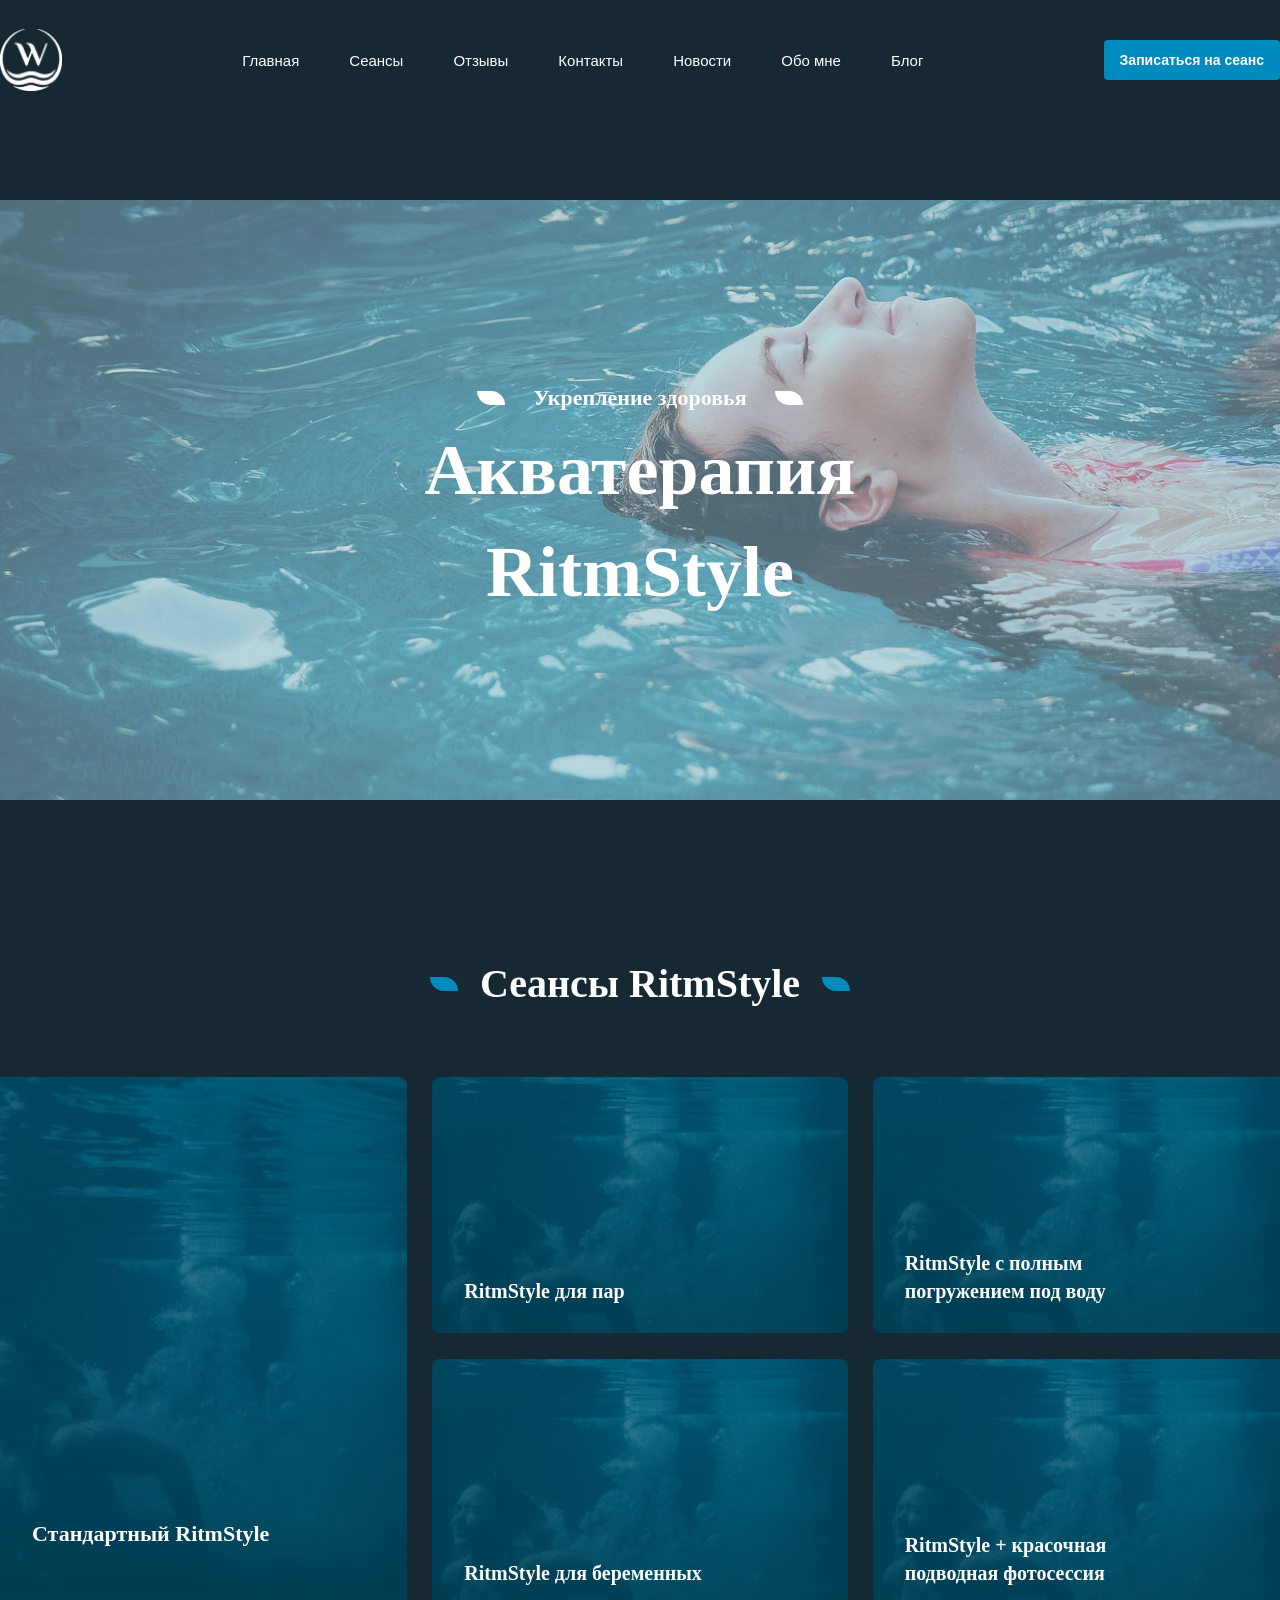
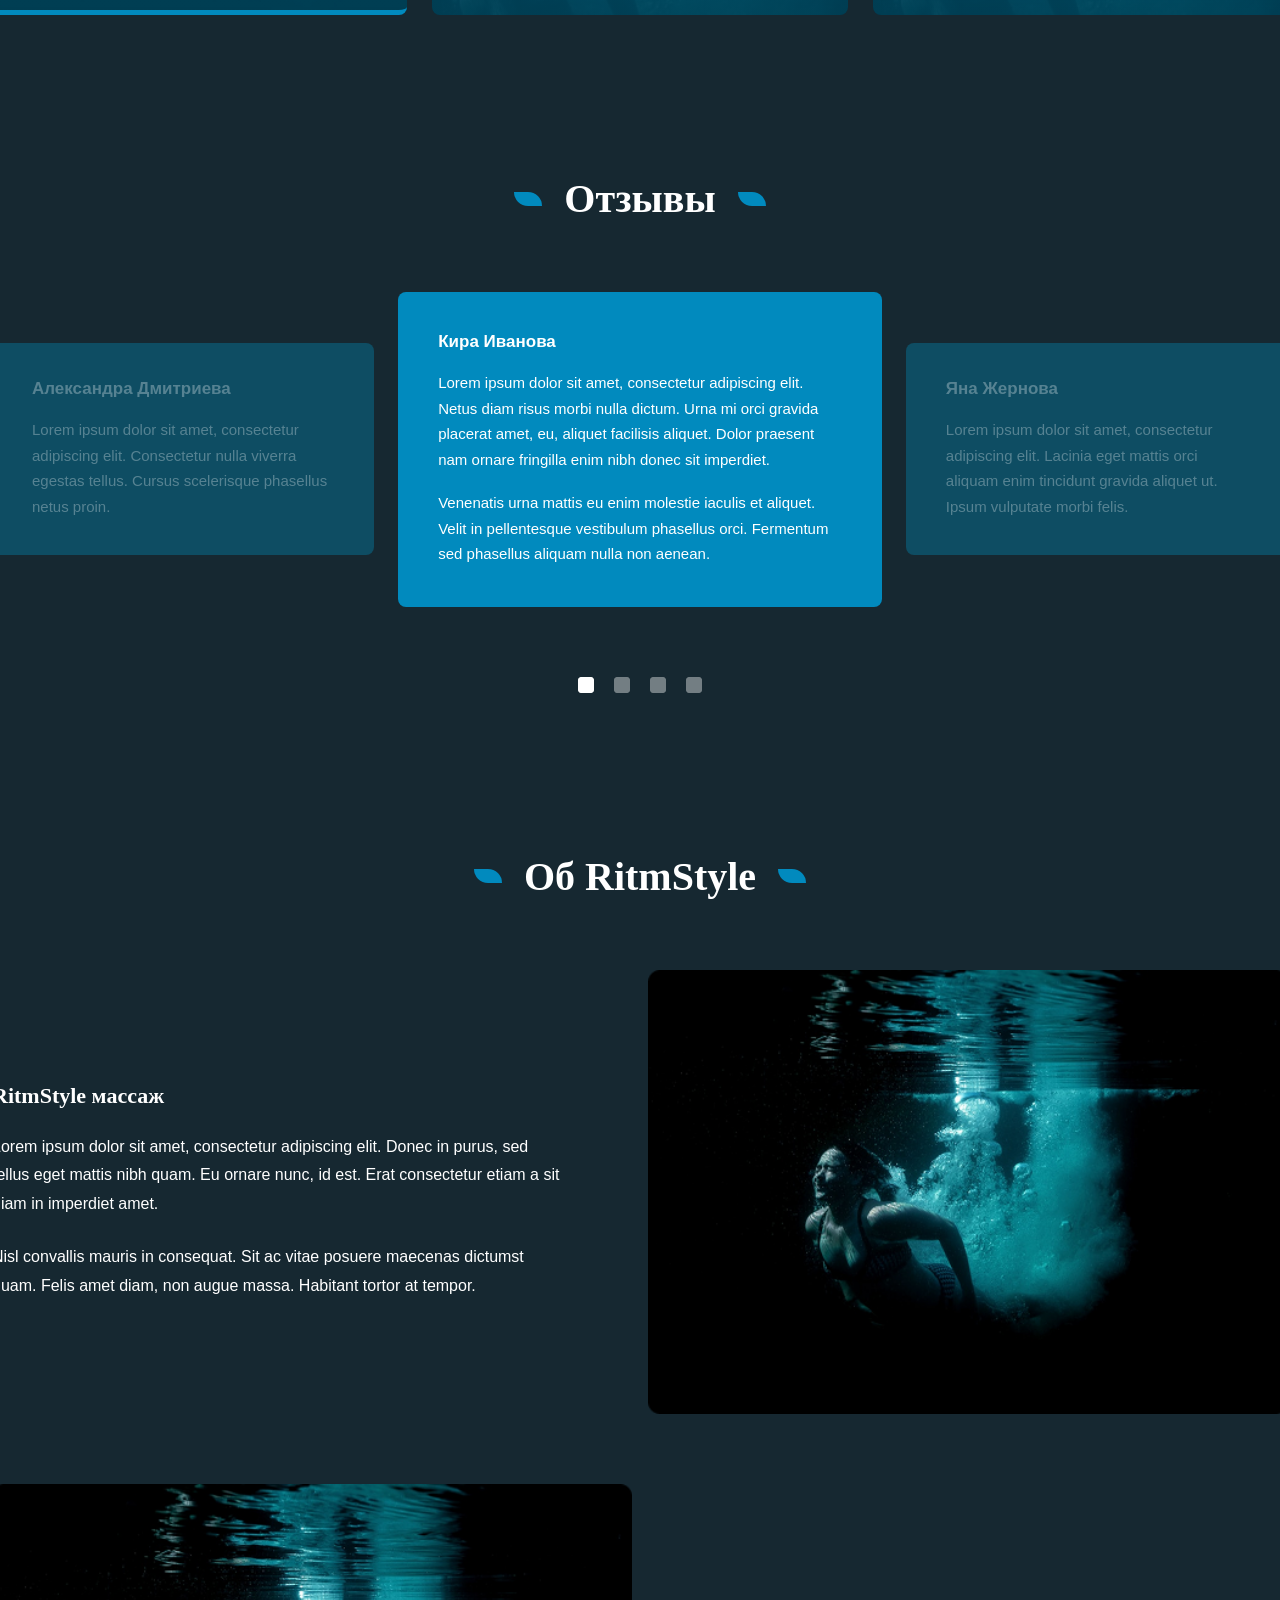
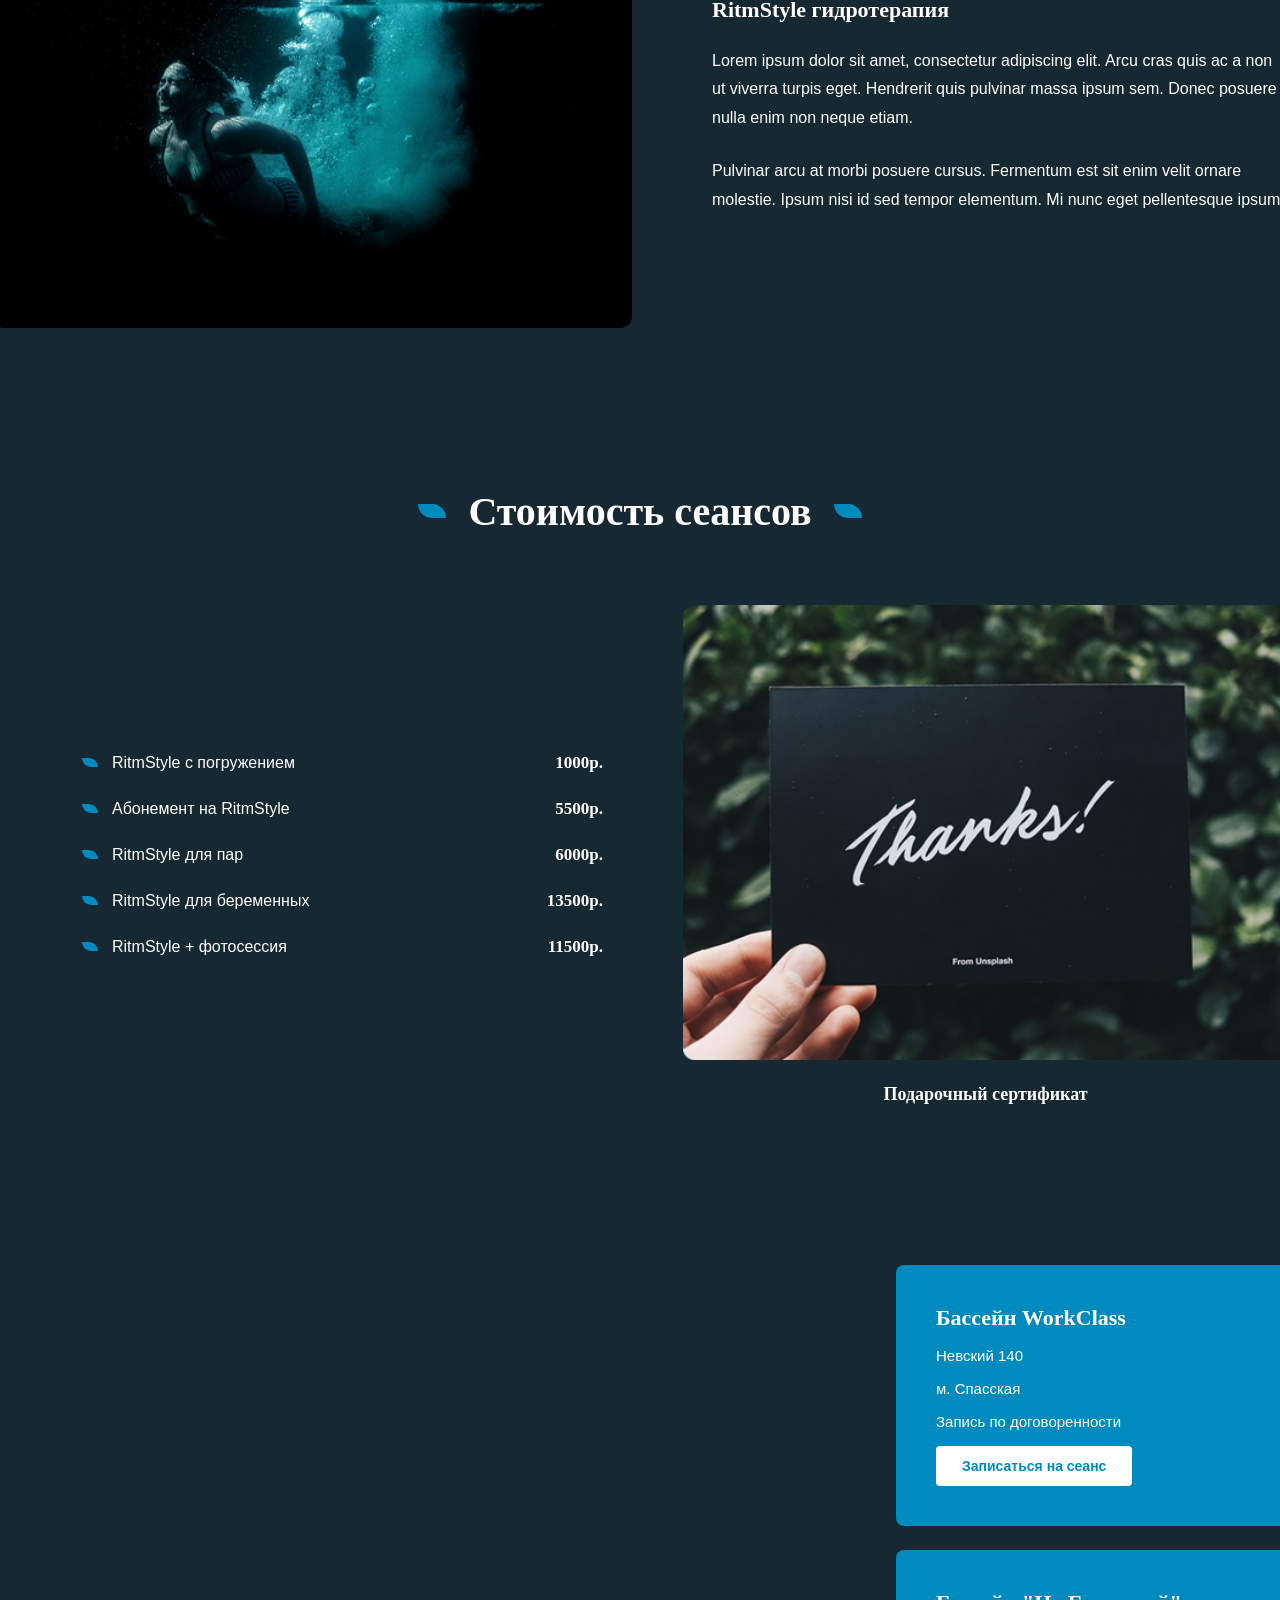
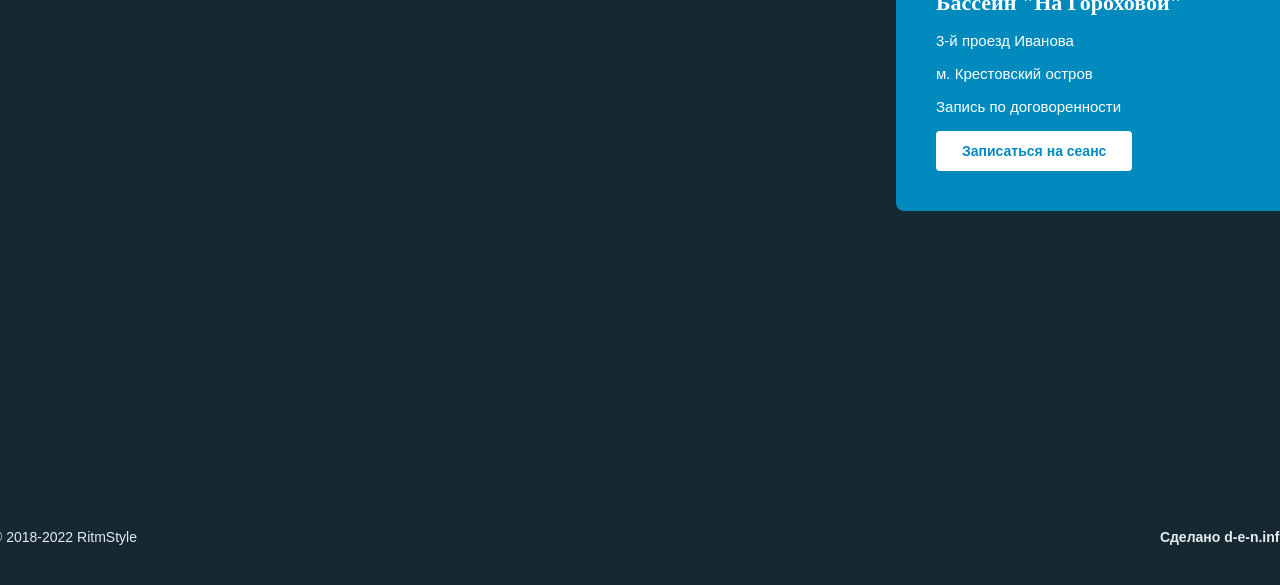
==== website2/index.html @ d171c104 "Add files via upload" ====
<!DOCTYPE html>
<html lang="ru">
<head>
    <meta charset="UTF-8">
    <meta name="viewport" content="width=device-width, initial-scale=1.0">
    <title>RitmStyle — Акватерапия</title>
    <link rel="stylesheet" href="style.css">
</head>
<body>
    <div class="header">
        <div class="nav">
            <a href=""><img src="images/logo.png" alt="logo" class="logo"></a>
            <ul class="menu">
                <a>Главная</a>  
                <a>Сеансы</a>
                <a>Отзывы</a>
                <a>Контакты</a>
                <a>Новости</a>
                <a>Обо мне</a>
                <a>Блог</a>
            </ul>
            <a class="btn">Записаться на сеанс</a>
        </div>
    </div>
    <div class="section" id="top">
        <div class="hero">
            <img src="images/hero.png" alt="Акватерапия">
            <div class="hero-text">
                <p class="hero-sub"><span class="leaf white"></span>Укрепление здоровья<span class="leaf white"></span></p>
                <h1>Акватерапия</h1>
                <h2>RitmStyle</h2>
            </div>
        </div>
    </div>
    <div class="section" id="sessions">
        <h2 class="title"><span class="leaf"></span>Сеансы RitmStyle<span class="leaf"></span></h2>
        <div class="cards">
            <div class="card big">
                <p>Стандартный RitmStyle</p>
            </div>
            <div class="card">
                <p>RitmStyle для пар</p>
            </div>
            <div class="card">
                <p>RitmStyle с полным погружением под воду</p>
            </div>
            <div class="card">
                <p>RitmStyle для беременных</p>
            </div>
            <div class="card">
                <p>RitmStyle + красочная подводная фотосессия</p>
            </div>
        </div>
    </div>
    <div class="section" id="reviews">
        <h2 class="title"><span class="leaf"></span>Отзывы<span class="leaf"></span></h2>
        <div class="reviews">
            <div class="review side">
                <h4>Александра Дмитриева</h4>
                <p>Lorem ipsum dolor sit amet, consectetur adipiscing elit. Consectetur nulla viverra egestas tellus. Cursus scelerisque phasellus netus proin.</p>
            </div>
            <div class="review active">
                <h4>Кира Иванова</h4>
                <p>Lorem ipsum dolor sit amet, consectetur adipiscing elit. Netus diam risus morbi nulla dictum. Urna mi orci gravida placerat amet, eu, aliquet facilisis aliquet. Dolor praesent nam ornare fringilla enim nibh donec sit imperdiet.</p>
                <p>Venenatis urna mattis eu enim molestie iaculis et aliquet. Velit in pellentesque vestibulum phasellus orci. Fermentum sed phasellus aliquam nulla non aenean.</p>
            </div>
            <div class="review side">
                <h4>Яна Жернова</h4>
                <p>Lorem ipsum dolor sit amet, consectetur adipiscing elit. Lacinia eget mattis orci aliquam enim tincidunt gravida aliquet ut. Ipsum vulputate morbi felis.</p>
            </div>
        </div>
        <div class="dots">
            <img src="images/dots.png" alt="точки">
        </div>
    </div>
    <div class="section" id="about">
        <h2 class="title"><span class="leaf"></span>Об RitmStyle<span class="leaf"></span></h2>

        <div class="feature">
            <div class="text">
                <h3>RitmStyle массаж</h3>
                <p>Lorem ipsum dolor sit amet, consectetur adipiscing elit. Donec in purus, sed tellus eget mattis nibh quam. Eu ornare nunc, id est. Erat consectetur etiam a sit diam in imperdiet amet.</p>
                <p>Nisl convallis mauris in consequat. Sit ac vitae posuere maecenas dictumst quam. Felis amet diam, non augue massa. Habitant tortor at tempor.</p>
            </div>
            <img src="images/hydro.png" alt="RitmStyle массаж">
        </div>

        <div class="feature">
            <img src="images/hydro.png" alt="RitmStyle гидротерапия">
            <div class="text">
                <h3>RitmStyle гидротерапия</h3>
                <p>Lorem ipsum dolor sit amet, consectetur adipiscing elit. Arcu cras quis ac a non ut viverra turpis eget. Hendrerit quis pulvinar massa ipsum sem. Donec posuere nulla enim non neque etiam.</p>
                <p>Pulvinar arcu at morbi posuere cursus. Fermentum est sit enim velit ornare molestie. Ipsum nisi id sed tempor elementum. Mi nunc eget pellentesque ipsum.</p>
            </div>
        </div>
    </div>
    <div class="section" id="prices">
        <h2 class="title"><span class="leaf"></span>Стоимость сеансов<span class="leaf"></span></h2>
        <div class="prices">
            <ul class="price-list">
                <li><span class="leaf small"></span>RitmStyle с погружением <b>1000р.</b></li>
                <li><span class="leaf small"></span>Абонемент на RitmStyle <b>5500р.</b></li>
                <li><span class="leaf small"></span>RitmStyle для пар <b>6000р.</b></li>
                <li><span class="leaf small"></span>RitmStyle для беременных <b>13500р.</b></li>
                <li><span class="leaf small"></span>RitmStyle + фотосессия <b>11500р.</b></li>
            </ul>
            <div class="certificate">
                <img src="images/thanks.png" alt="Подарочный сертификат">
                <p>Подарочный сертификат</p>
            </div>
        </div>
    </div>
    <div class="section" id="contacts">
        <div class="contacts">
            <iframe src="https://www.google.com/maps/embed?pb=!1m18!1m12!1m3!1d3900.3302649134516!2d-76.99471192404869!3d-12.157903743981901!2m3!1f0!2f0!3f0!3m2!1i1024!2i768!4f13.1!3m3!1m2!1s0x9105b931ff7448ef%3A0xe9e98f4f045481b!2sJotaro%20vs%20DIO!5e0!3m2!1sru!2sru!4v1793885756532!5m2!1sru!2sru" width="800" height="750" style="border:0;" allowfullscreen="" loading="lazy" referrerpolicy="strict-origin-when-cross-origin"></iframe>
            <div class="pools">
                <div class="pool">
                    <h3>Бассейн WorkClass</h3>
                    <p>Невский 140</p>
                    <p>м. Спасская</p>
                    <p>Запись по договоренности</p>
                    <button class="btn white">Записаться на сеанс</button>
                </div>
                <div class="pool">
                    <h3>Бассейн "На Гороховой"</h3>
                    <p>3-й проезд Иванова</p>
                    <p>м. Крестовский остров</p>
                    <p>Запись по договоренности</p>
                    <button class="btn white">Записаться на сеанс</button>
                </div>
            </div>
        </div>
    </div>
    <div class="footer">
        <span>© 2018-2022 RitmStyle</span>
        <span><b>Сделано d-e-n.info</b></span>
    </div>
</body>
</html>
---- website2/style.css ----
* {
    box-sizing: border-box;
    padding: 0;
    margin: 0;
}

body {
    background-color: #162831;
    color: white;
    font-family: "Helvetica Neue", Arial, sans-serif;
    display: flex;
    flex-direction: column;
    align-items: center;
}

a {
    text-decoration: none;
    color: white;
}

img {
    display: block;
    max-width: 100%;
}

ul {
    list-style: none;
}

h1, h2, h3, .title {
    font-family: Georgia, "Times New Roman", serif;
}

.leaf {
    width: 28px;
    height: 14px;
    background: #018abe;
    border-radius: 0 14px 0 14px;
}

.leaf.white {
    background: white;
}

.leaf.small {
    width: 16px;
    height: 9px;
}

.btn {
    background: #018abe;
    color: white;
    padding: 12px 16px;
    border: none;
    border-radius: 4px;
    font-size: 14px;
    font-weight: 600;
    cursor: pointer;
}

.btn.white {
    background: white;
    color: #018abe;
    padding: 12px 26px;
}

.header {
    width: 100%;
    height: 120px;
    display: flex;
    justify-content: center;
}

.nav {
    width: 1296px;
    height: 100%;
    display: flex;
    justify-content: space-between;
    align-items: center;
}

.logo {
    width: 62px;
}

.menu {
    display: flex;
    gap: 50px;
    font-size: 15px;
}

.menu a:hover {
    color: #7fd3f5;
}

.section {
    width: 1296px;
    padding: 80px 0;
    display: flex;
    flex-direction: column;
    gap: 70px;
}

.title {
    display: flex;
    justify-content: center;
    align-items: center;
    gap: 22px;
    font-size: 40px;
    font-weight: 700;
}

.hero {
    position: relative;
    height: 600px;
    border-radius: 8px;
    overflow: hidden;
    display: flex;
    justify-content: center;
    align-items: center;
    text-align: center;
}

.hero img {
    position: absolute;
    width: 100%;
    height: 100%;
    object-fit: cover;
}

.hero::before {
    position: absolute;
    inset: 0;
    background: rgba(36, 92, 115, 0.25);
}

.hero-text {
    position: relative;
    display: flex;
    flex-direction: column;
    gap: 16px;
}

.hero-sub {
    display: flex;
    justify-content: center;
    align-items: center;
    gap: 28px;
    font-family: Georgia, serif;
    font-size: 22px;
    font-weight: 700;
}

.hero h1,
.hero h2 {
    font-size: 72px;
    font-weight: 700;
    line-height: 1.2;
}

.cards {
    display: grid;
    grid-template-columns: 1fr 1fr 1fr;
    grid-template-rows: 256px 256px;
    gap: 26px 25px;
}

.card {
    display: flex;
    align-items: flex-end;
    padding: 28px 32px;
    border-radius: 8px;
    background: linear-gradient(rgba(0, 70, 94, 0.55), rgba(0, 60, 80, 0.85)),
                url(images/session-bg.jpg) center / cover;
}

.card p {
    font-family: Georgia, serif;
    font-size: 20px;
    font-weight: 700;
    line-height: 1.4;
    max-width: 300px;
}

.card.big {
    grid-row: span 2;
    border-bottom: 5px solid #018abe;
    padding: 0 40px 60px;
}

.card.big p {
    font-size: 22px;
}

.reviews {
    display: flex;
    justify-content: space-between;
    align-items: center;
    gap: 24px;
}

.review {
    width: 30%;
    padding: 36px 40px;
    border-radius: 8px;
    background: #0e4d63;
    color: rgba(255, 255, 255, 0.3);
    display: flex;
    flex-direction: column;
    gap: 18px;
}

.review h4 {
    font-size: 17px;
}

.review p {
    font-size: 15px;
    line-height: 1.7;
}

.review.active {
    width: 38%;
    background: #018abe;
    color: white;
    padding: 40px;
}

.review.active h4 {
    color: white;
}

.dots {
    display: flex;
    justify-content: center;
}

.feature {
    display: flex;
    justify-content: space-between;
    align-items: center;
    gap: 80px;
}

.feature img {
    width: 50%;
    border-radius: 8px;
}

.feature .text {
    width: 45%;
    display: flex;
    flex-direction: column;
    gap: 24px;
}

.feature h3 {
    font-size: 22px;
}

.feature p {
    font-size: 16px;
    line-height: 1.8;
}

.prices {
    display: flex;
    justify-content: space-between;
    align-items: center;
    gap: 80px;
}

.price-list {
    width: 50%;
    padding-left: 90px;
}

.price-list li {
    display: flex;
    align-items: center;
    gap: 14px;
    height: 46px;
    font-size: 16px;
}

.price-list b {
    flex: 1;
    text-align: right;
    font-family: Georgia, serif;
    font-size: 17px;
}

.certificate {
    width: 50%;
    text-align: center;
    display: flex;
    flex-direction: column;
    gap: 24px;
}

.certificate img {
    width: 100%;
    border-radius: 8px;
}

.certificate p {
    font-family: Georgia, serif;
    font-size: 18px;
    font-weight: 700;
}

.contacts {
    display: flex;
    justify-content: space-between;
    gap: 48px;
}

.map {
    width: 856px;
    height: 603px;
    border-radius: 8px;
    border: 0;
}

.pools {
    width: 392px;
    display: flex;
    flex-direction: column;
    gap: 24px;
}

.pool {
    background: #018abe;
    padding: 40px;
    border-radius: 8px;
    display: flex;
    flex-direction: column;
    align-items: flex-start;
    gap: 16px;
}

.pool h3 {
    font-size: 22px;
}

.pool p {
    font-size: 15px;
}

.footer {
    width: 1296px;
    padding: 34px 0 40px;
    display: flex;
    justify-content: space-between;
    font-size: 14px;
    color: #e4ecef;
}
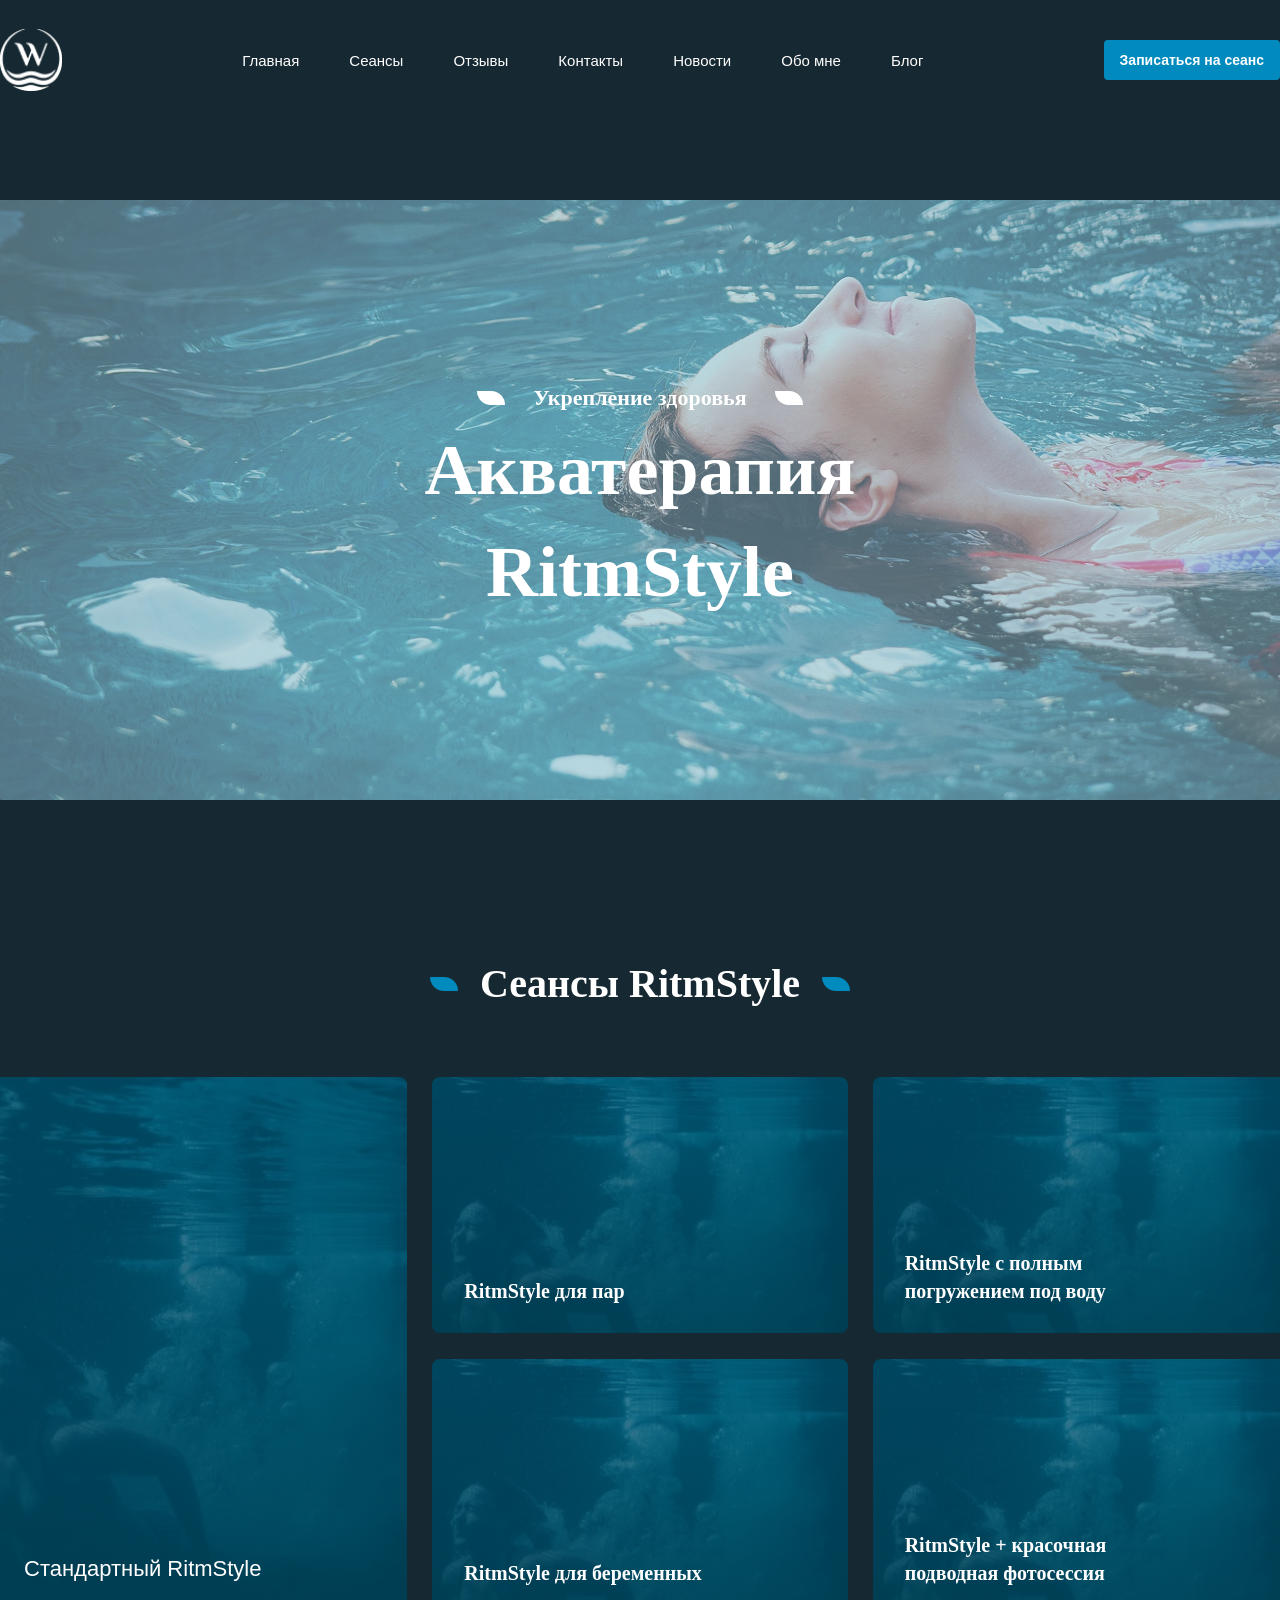
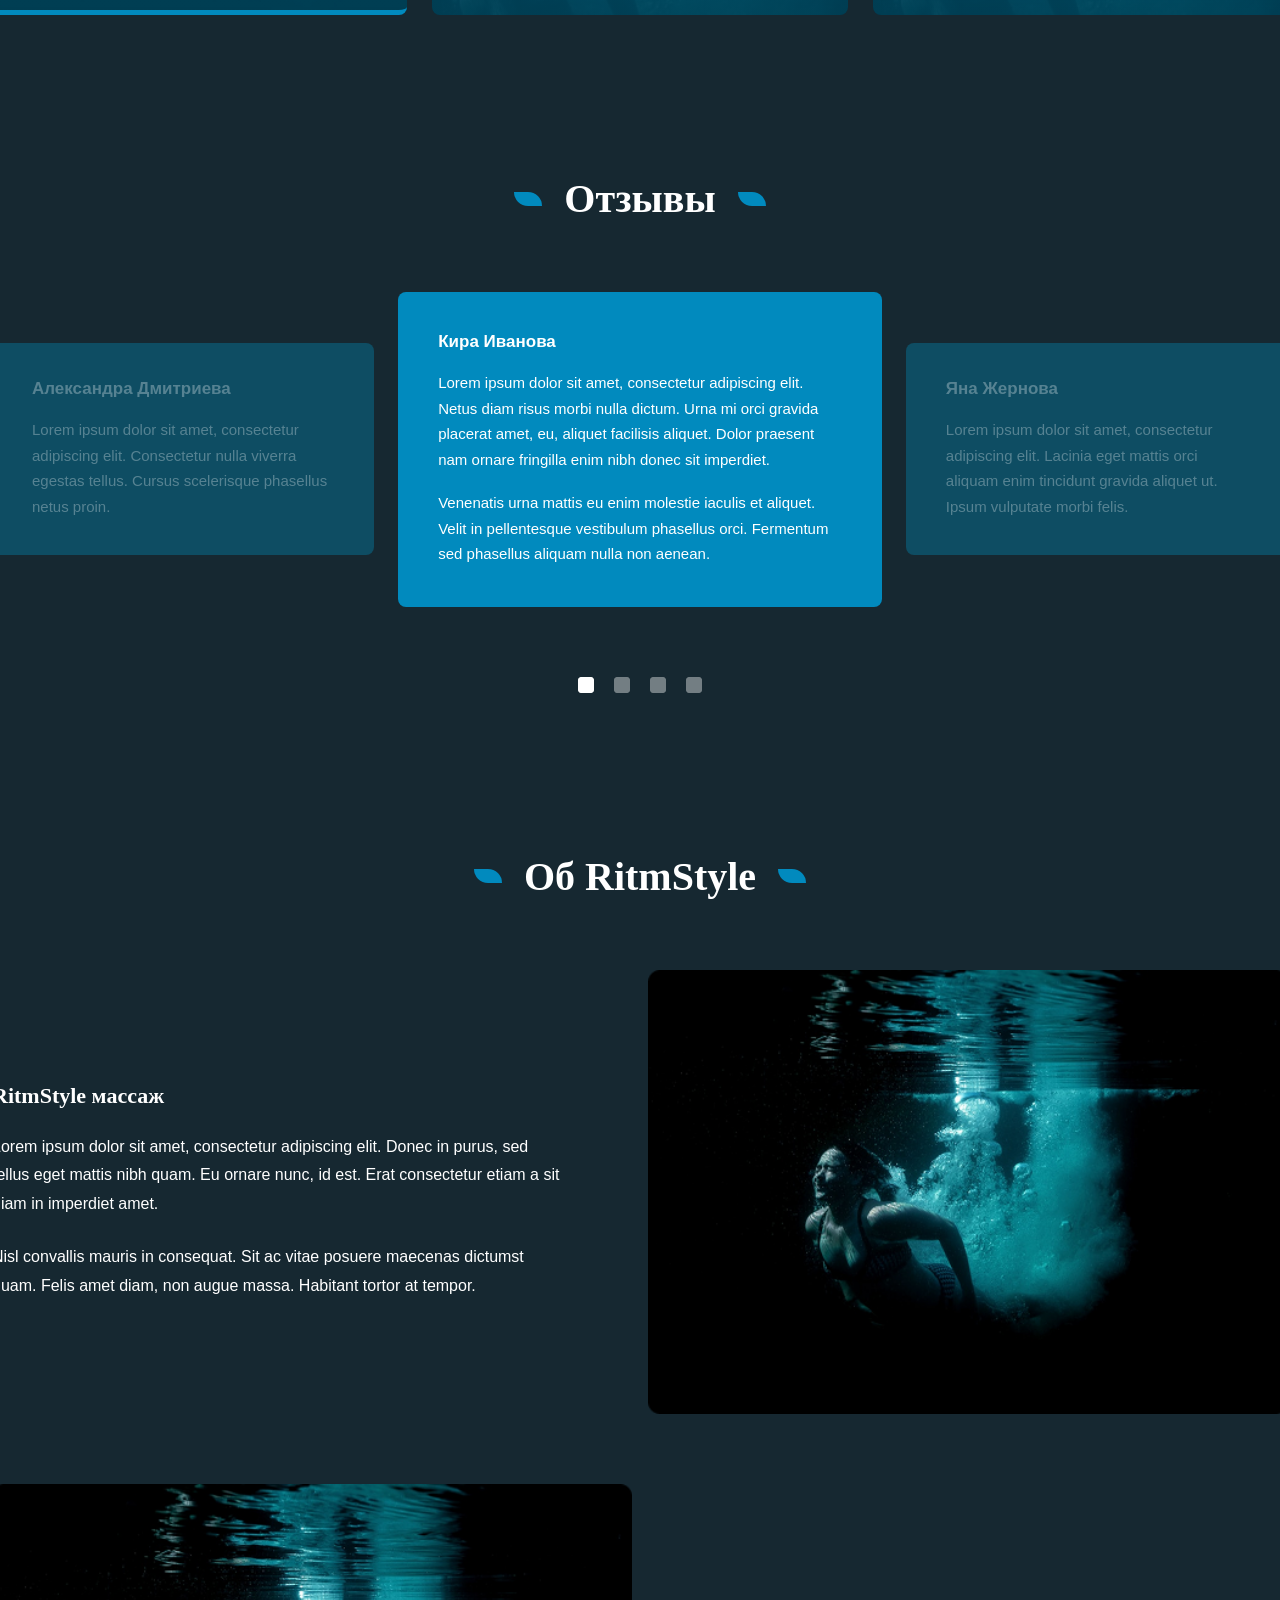
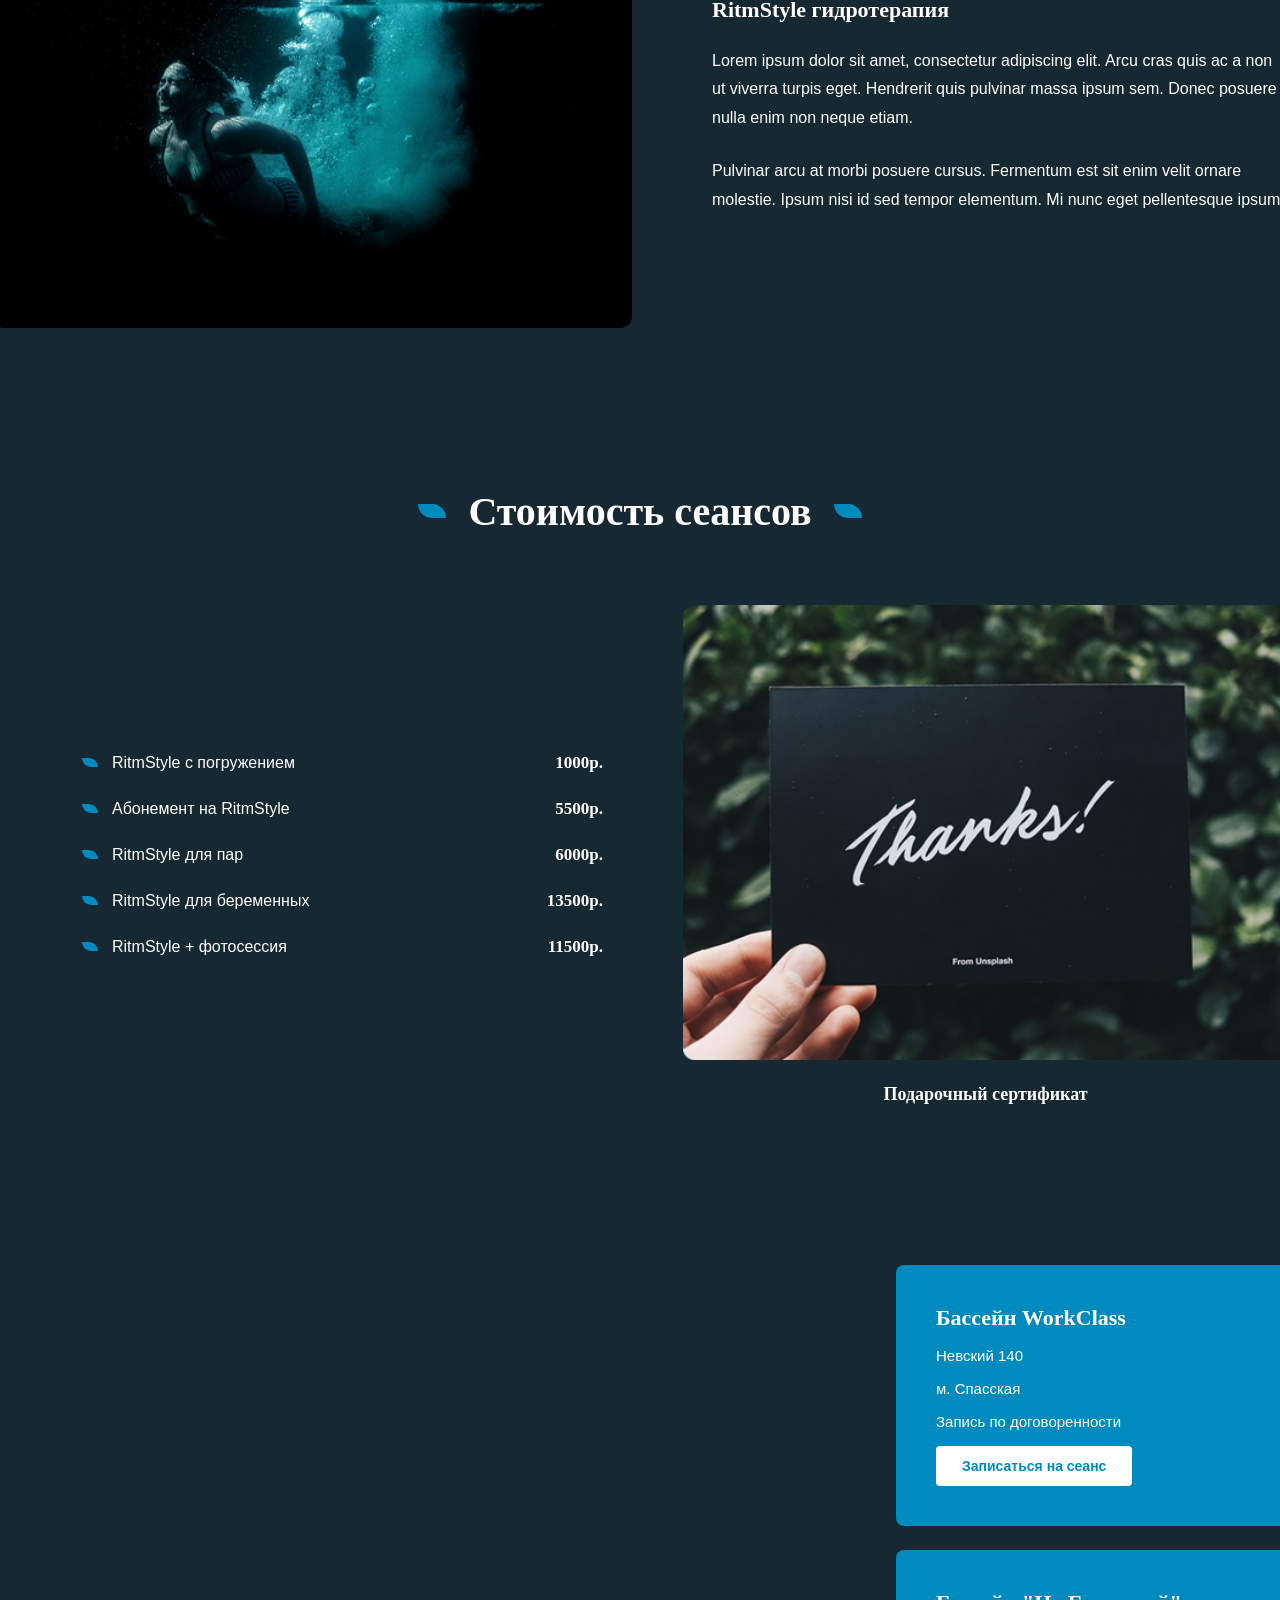
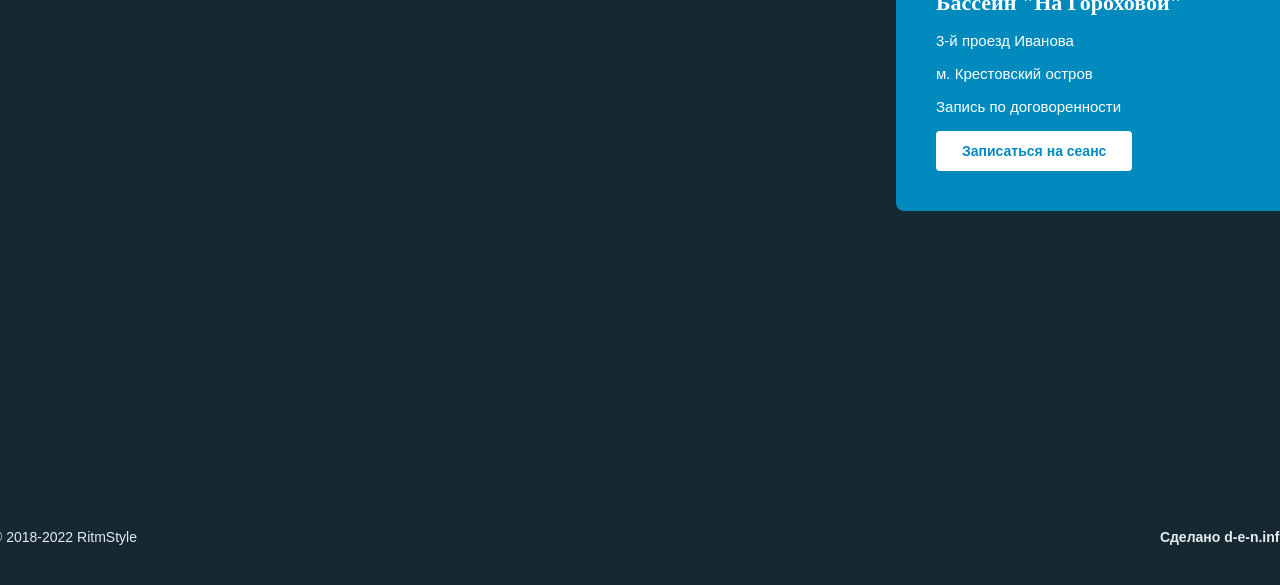
==== commit 46355d55: "Add files via upload" ====
--- a/website2/index.html
+++ b/website2/index.html
@@ -35,7 +35,7 @@
     <div class="section" id="sessions">
         <h2 class="title"><span class="leaf"></span>Сеансы RitmStyle<span class="leaf"></span></h2>
         <div class="cards">
-            <div class="card big">
+            <div class="card_big">
                 <p>Стандартный RitmStyle</p>
             </div>
             <div class="card">
--- a/website2/style.css
+++ b/website2/style.css
@@ -7,7 +7,7 @@
 body {
     background-color: #162831;
     color: white;
-    font-family: "Helvetica Neue", Arial, sans-serif;
+    font-family: Arial, sans-serif;
     display: flex;
     flex-direction: column;
     align-items: center;
@@ -182,13 +182,19 @@
     max-width: 300px;
 }
 
-.card.big {
+.card_big {
     grid-row: span 2;
     border-bottom: 5px solid #018abe;
     padding: 0 40px 60px;
-}
-
-.card.big p {
+    display: flex;
+    align-items: flex-end;
+    padding: 28px 32px;
+    border-radius: 8px;
+    background: linear-gradient(rgba(0, 70, 94, 0.55), rgba(0, 60, 80, 0.85)),
+                url(images/session-bg.jpg) center / cover;
+}
+
+.card_big p {
     font-size: 22px;
 }
 
